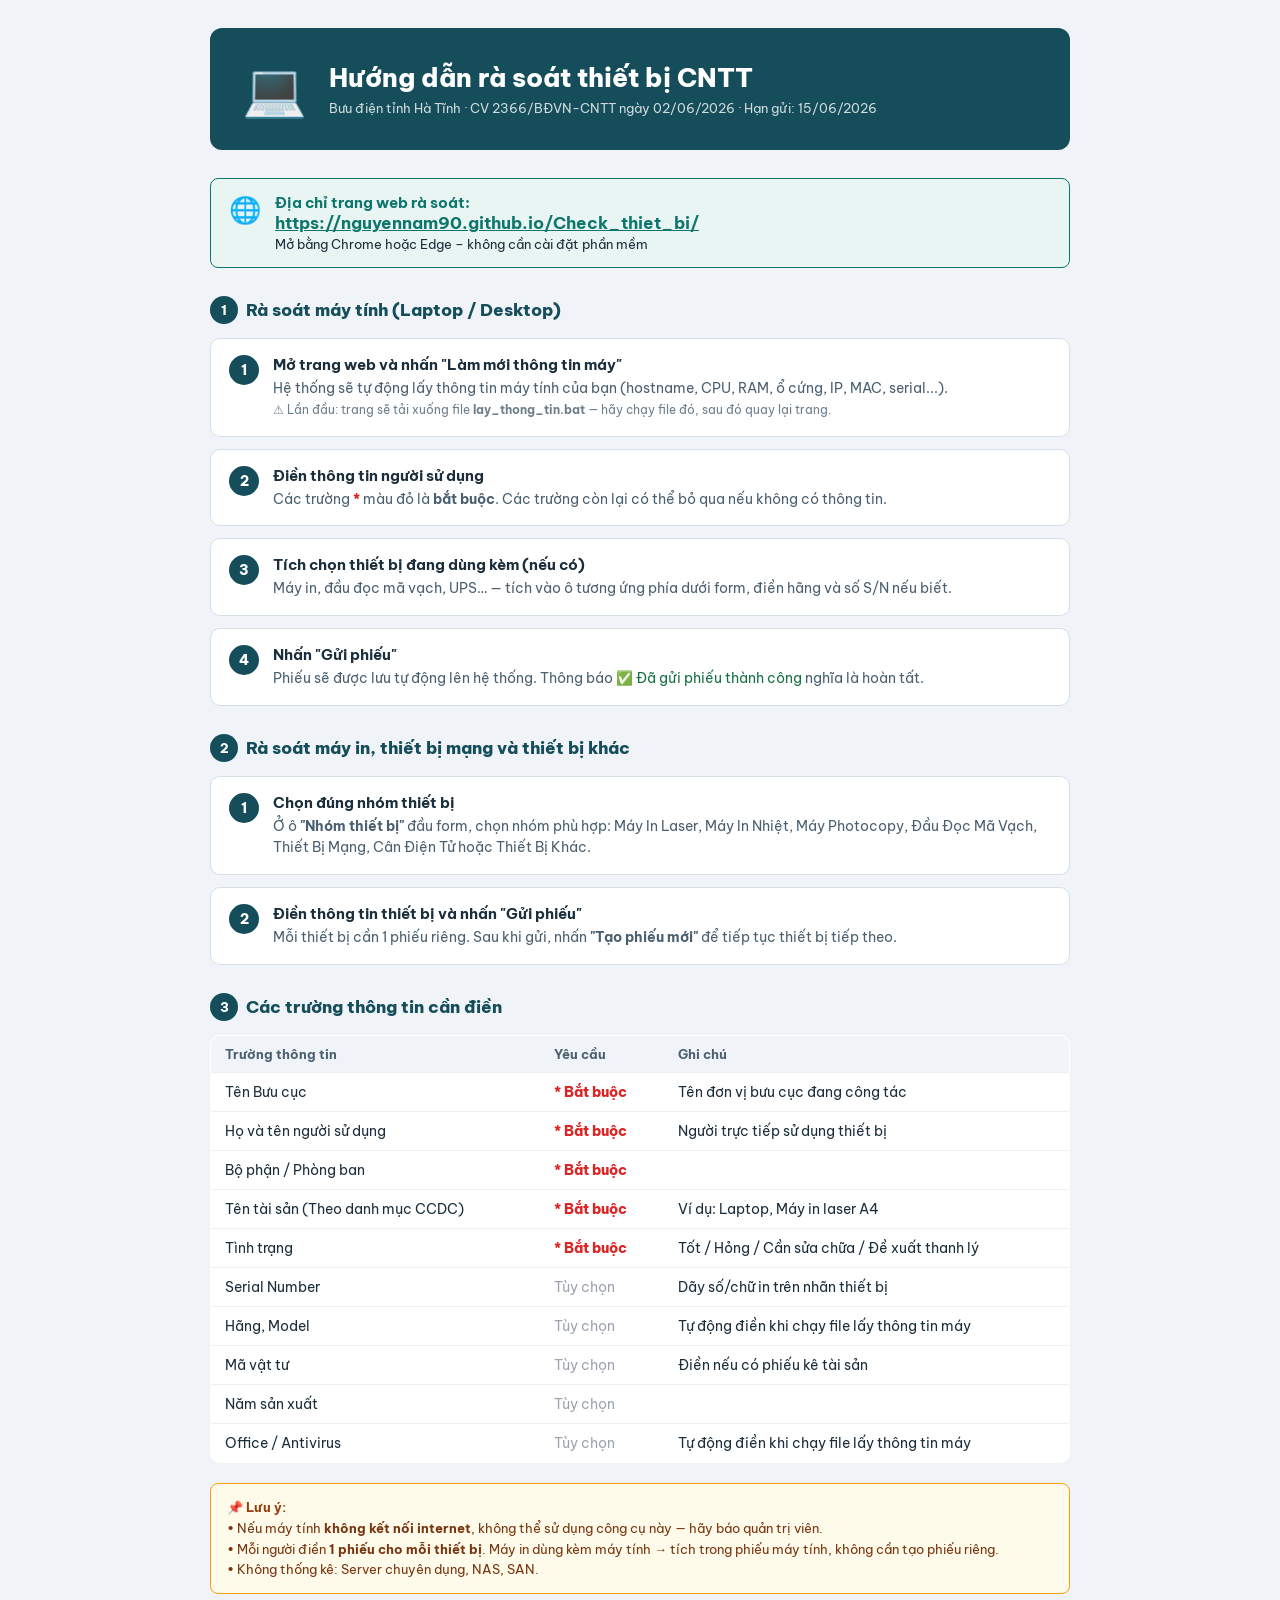
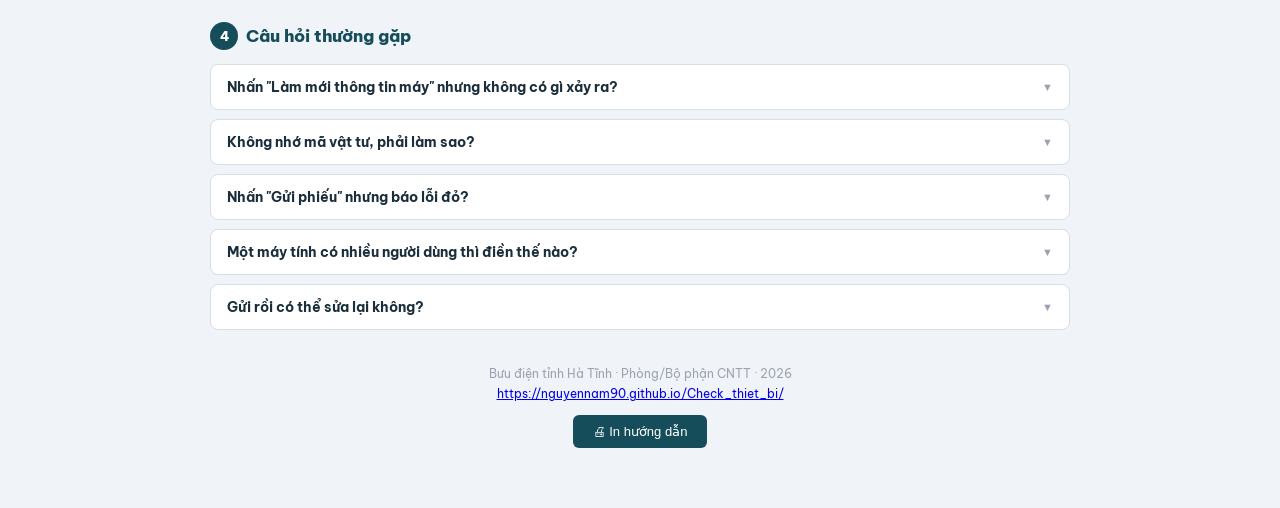
==== static/huong_dan.html @ 8ad6d0d5 "Update huong_dan.html" ====
<!DOCTYPE html>
<html lang="vi">
<head>
<meta charset="utf-8"/>
<meta name="viewport" content="width=device-width,initial-scale=1"/>
<title>Hướng dẫn rà soát thiết bị CNTT – Bưu điện tỉnh Sơn La</title>
<style>
  @import url('https://fonts.googleapis.com/css2?family=Be+Vietnam+Pro:wght@400;600;700;800&display=swap');
  *{box-sizing:border-box;margin:0;padding:0}
  body{font-family:'Be Vietnam Pro',Arial,sans-serif;background:#f0f4f8;color:#1a2e3b;font-size:15px}
  .page{max-width:900px;margin:0 auto;padding:28px 20px 60px}

  /* Header */
  .hdr{background:#154e5a;color:#fff;border-radius:12px;padding:28px 32px;margin-bottom:28px;display:flex;align-items:center;gap:22px}
  .hdr-icon{font-size:52px;flex:0 0 auto}
  .hdr h1{font-size:26px;font-weight:800;line-height:1.2}
  .hdr p{margin-top:6px;opacity:.8;font-size:13px}

  /* Alert box */
  .alert{border-radius:8px;padding:14px 18px;margin-bottom:22px;display:flex;gap:14px;align-items:flex-start}
  .alert-url{background:#e8f5f3;border:1.5px solid #0f766e}
  .alert-url .icon{font-size:26px}
  .alert-url strong{color:#0f766e;font-size:15px}
  .alert-url a{color:#0f766e;font-weight:700;font-size:17px;word-break:break-all}

  /* Steps */
  h2{font-size:17px;font-weight:800;margin:28px 0 14px;color:#154e5a;display:flex;align-items:center;gap:8px}
  h2::before{content:attr(data-n);display:inline-flex;align-items:center;justify-content:center;
    width:28px;height:28px;border-radius:50%;background:#154e5a;color:#fff;font-size:13px;flex:0 0 auto}

  .steps{display:grid;gap:12px}
  .step{background:#fff;border:1px solid #d4dfe6;border-radius:10px;padding:16px 18px;
        display:flex;align-items:flex-start;gap:14px}
  .step-num{flex:0 0 auto;width:30px;height:30px;border-radius:50%;background:#154e5a;
             color:#fff;font-weight:800;font-size:14px;display:flex;align-items:center;justify-content:center}
  .step-body strong{font-size:15px;font-weight:700;display:block;margin-bottom:4px}
  .step-body p,.step-body small{color:#4a6070;font-size:13.5px;line-height:1.55}
  .step-body small{font-size:12px;opacity:.8}

  /* Required table */
  table{width:100%;border-collapse:collapse;background:#fff;border-radius:10px;overflow:hidden;
        border:1px solid #d4dfe6;margin-top:4px}
  th{background:#f0f4f8;padding:10px 14px;text-align:left;font-size:13px;color:#4a6070}
  td{padding:10px 14px;border-top:1px solid #edf1f4;font-size:13.5px;vertical-align:top}
  .req{color:#dc2626;font-weight:800} /* bắt buộc */
  .opt{color:#9ca3af}               /* tùy chọn */

  /* Note */
  .note{background:#fffbeb;border:1.5px solid #f59e0b;border-radius:8px;padding:13px 16px;
        margin-top:20px;font-size:13px;line-height:1.6;color:#78350f}
  .note strong{color:#92400e}

  /* FAQ */
  details{background:#fff;border:1px solid #d4dfe6;border-radius:8px;margin-bottom:9px;overflow:hidden}
  summary{padding:13px 16px;font-weight:700;cursor:pointer;font-size:14px;list-style:none;
          display:flex;justify-content:space-between;align-items:center}
  summary::after{content:'▼';font-size:11px;color:#9ca3af}
  details[open] summary::after{content:'▲'}
  details p{padding:4px 16px 14px;color:#4a6070;font-size:13.5px;line-height:1.6}

  /* Footer */
  .footer{margin-top:36px;text-align:center;font-size:12px;color:#9ca3af}

  @media print{body{background:#fff}.page{padding:0}
    .hdr{border-radius:0}.no-print{display:none}}
</style>
</head>
<body>
<div class="page">

  <!-- Header -->
  <div class="hdr">
    <div class="hdr-icon">💻</div>
    <div>
      <h1>Hướng dẫn rà soát thiết bị CNTT</h1>
      <p>Bưu điện tỉnh Hà Tĩnh · CV 2366/BĐVN-CNTT ngày 02/06/2026 · Hạn gửi: 15/06/2026</p>
    </div>
  </div>

  <!-- URL Box -->
  <div class="alert alert-url">
    <div class="icon">🌐</div>
    <div>
      <strong>Địa chỉ trang web rà soát:</strong><br>
      <a href="https://nguyennam90.github.io/Check_thiet_bi/" target="_blank">
        https://nguyennam90.github.io/Check_thiet_bi/
      </a><br>
      <small>Mở bằng Chrome hoặc Edge – không cần cài đặt phần mềm</small>
    </div>
  </div>

  <!-- PHẦN 1: Máy tính -->
  <h2 data-n="1">Rà soát máy tính (Laptop / Desktop)</h2>
  <div class="steps">

    <div class="step">
      <div class="step-num">1</div>
      <div class="step-body">
        <strong>Mở trang web và nhấn "Làm mới thông tin máy"</strong>
        <p>Hệ thống sẽ tự động lấy thông tin máy tính của bạn (hostname, CPU, RAM, ổ cứng, IP, MAC, serial...).</p>
        <small>⚠ Lần đầu: trang sẽ tải xuống file <b>lay_thong_tin.bat</b> — hãy chạy file đó, sau đó quay lại trang.</small>
      </div>
    </div>

    <div class="step">
      <div class="step-num">2</div>
      <div class="step-body">
        <strong>Điền thông tin người sử dụng</strong>
        <p>Các trường <span class="req">*</span> màu đỏ là <b>bắt buộc</b>. Các trường còn lại có thể bỏ qua nếu không có thông tin.</p>
      </div>
    </div>

    <div class="step">
      <div class="step-num">3</div>
      <div class="step-body">
        <strong>Tích chọn thiết bị đang dùng kèm (nếu có)</strong>
        <p>Máy in, đầu đọc mã vạch, UPS… — tích vào ô tương ứng phía dưới form, điền hãng và số S/N nếu biết.</p>
      </div>
    </div>

    <div class="step">
      <div class="step-num">4</div>
      <div class="step-body">
        <strong>Nhấn "Gửi phiếu"</strong>
        <p>Phiếu sẽ được lưu tự động lên hệ thống. Thông báo <span style="color:#167044">✅ Đã gửi phiếu thành công</span> nghĩa là hoàn tất.</p>
      </div>
    </div>

  </div>

  <!-- PHẦN 2: Thiết bị khác -->
  <h2 data-n="2">Rà soát máy in, thiết bị mạng và thiết bị khác</h2>
  <div class="steps">

    <div class="step">
      <div class="step-num">1</div>
      <div class="step-body">
        <strong>Chọn đúng nhóm thiết bị</strong>
        <p>Ở ô <b>"Nhóm thiết bị"</b> đầu form, chọn nhóm phù hợp: Máy In Laser, Máy In Nhiệt, Máy Photocopy, Đầu Đọc Mã Vạch, Thiết Bị Mạng, Cân Điện Tử hoặc Thiết Bị Khác.</p>
      </div>
    </div>

    <div class="step">
      <div class="step-num">2</div>
      <div class="step-body">
        <strong>Điền thông tin thiết bị và nhấn "Gửi phiếu"</strong>
        <p>Mỗi thiết bị cần 1 phiếu riêng. Sau khi gửi, nhấn <b>"Tạo phiếu mới"</b> để tiếp tục thiết bị tiếp theo.</p>
      </div>
    </div>

  </div>

  <!-- Bảng trường bắt buộc -->
  <h2 data-n="3">Các trường thông tin cần điền</h2>
  <table>
    <tr><th>Trường thông tin</th><th>Yêu cầu</th><th>Ghi chú</th></tr>
    <tr><td>Tên Bưu cục</td><td><span class="req">* Bắt buộc</span></td><td>Tên đơn vị bưu cục đang công tác</td></tr>
    <tr><td>Họ và tên người sử dụng</td><td><span class="req">* Bắt buộc</span></td><td>Người trực tiếp sử dụng thiết bị</td></tr>
    <tr><td>Bộ phận / Phòng ban</td><td><span class="req">* Bắt buộc</span></td><td></td></tr>
    <tr><td>Tên tài sản (Theo danh mục CCDC)</td><td><span class="req">* Bắt buộc</span></td><td>Ví dụ: Laptop, Máy in laser A4</td></tr>
    <tr><td>Tình trạng</td><td><span class="req">* Bắt buộc</span></td><td>Tốt / Hỏng / Cần sửa chữa / Đề xuất thanh lý</td></tr>
    <tr><td>Serial Number</td><td><span class="opt">Tùy chọn</span></td><td>Dãy số/chữ in trên nhãn thiết bị</td></tr>
    <tr><td>Hãng, Model</td><td><span class="opt">Tùy chọn</span></td><td>Tự động điền khi chạy file lấy thông tin máy</td></tr>
    <tr><td>Mã vật tư</td><td><span class="opt">Tùy chọn</span></td><td>Điền nếu có phiếu kê tài sản</td></tr>
    <tr><td>Năm sản xuất</td><td><span class="opt">Tùy chọn</span></td><td></td></tr>
    <tr><td>Office / Antivirus</td><td><span class="opt">Tùy chọn</span></td><td>Tự động điền khi chạy file lấy thông tin máy</td></tr>
  </table>

  <!-- Lưu ý -->
  <div class="note">
    <strong>📌 Lưu ý:</strong><br>
    • Nếu máy tính <b>không kết nối internet</b>, không thể sử dụng công cụ này — hãy báo quản trị viên.<br>
    • Mỗi người điền <b>1 phiếu cho mỗi thiết bị</b>. Máy in dùng kèm máy tính → tích trong phiếu máy tính, không cần tạo phiếu riêng.<br>
    • Không thống kê: Server chuyên dụng, NAS, SAN.
  </div>

  <!-- FAQ -->
  <h2 data-n="4">Câu hỏi thường gặp</h2>

  <details>
    <summary>Nhấn "Làm mới thông tin máy" nhưng không có gì xảy ra?</summary>
    <p>Trang sẽ tải xuống file <b>lay_thong_tin.bat</b>. Hãy mở thư mục Downloads, chạy file đó. Nếu Windows hỏi xác nhận, chọn <b>"Run anyway"</b>. Sau khi chạy xong, quay lại trang và nhấn nút một lần nữa.</p>
  </details>

  <details>
    <summary>Không nhớ mã vật tư, phải làm sao?</summary>
    <p>Trường <b>Mã vật tư</b> <b>không bắt buộc</b>. Bạn có thể để trống và tiếp tục gửi phiếu bình thường.</p>
  </details>

  <details>
    <summary>Nhấn "Gửi phiếu" nhưng báo lỗi đỏ?</summary>
    <p>Kiểm tra lại các trường có dấu <span class="req">*</span> — đảm bảo đã điền đầy đủ. Nếu vẫn lỗi, liên hệ quản trị viên để kiểm tra token ghi dữ liệu.</p>
  </details>

  <details>
    <summary>Một máy tính có nhiều người dùng thì điền thế nào?</summary>
    <p>Chỉ điền thông tin người <b>chính</b> đang sử dụng máy hiện tại. Nếu máy dùng chung nhưng không có người phụ trách, ghi <b>"Dùng chung"</b> ở ô Họ và tên.</p>
  </details>

  <details>
    <summary>Gửi rồi có thể sửa lại không?</summary>
    <p>Liên hệ quản trị viên CNTT để được sửa phiếu đã gửi.</p>
  </details>

  <!-- Footer -->
  <div class="footer no-print">
    <p>Bưu điện tỉnh Hà Tĩnh · Phòng/Bộ phận CNTT · 2026</p>
    <p style="margin-top:5px"><a href="https://nguyennam90.github.io/Check_thiet_bi/" target="_blank">https://nguyennam90.github.io/Check_thiet_bi/</a></p>
    <button onclick="window.print()" style="margin-top:14px;padding:9px 20px;background:#154e5a;color:#fff;border:0;border-radius:6px;cursor:pointer;font-size:13px">🖨 In hướng dẫn</button>
  </div>

</div>
</body>
</html>
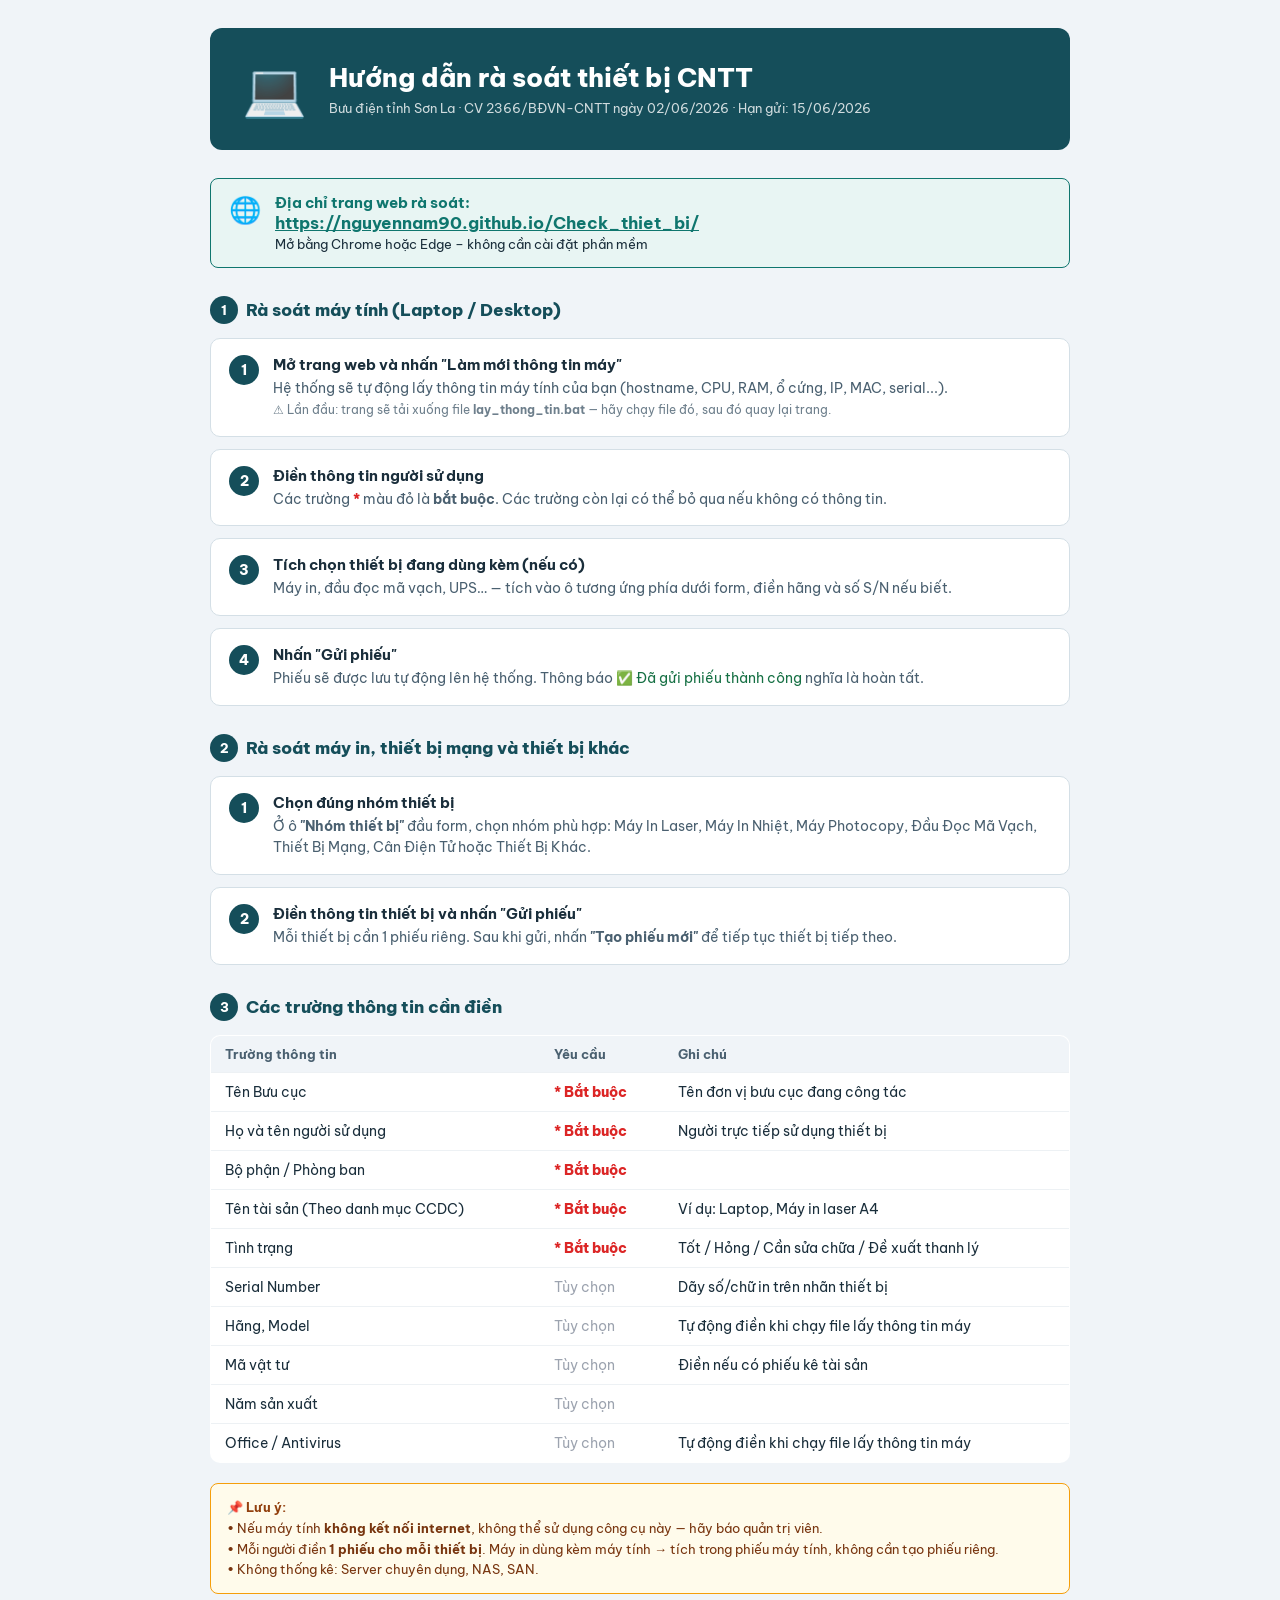
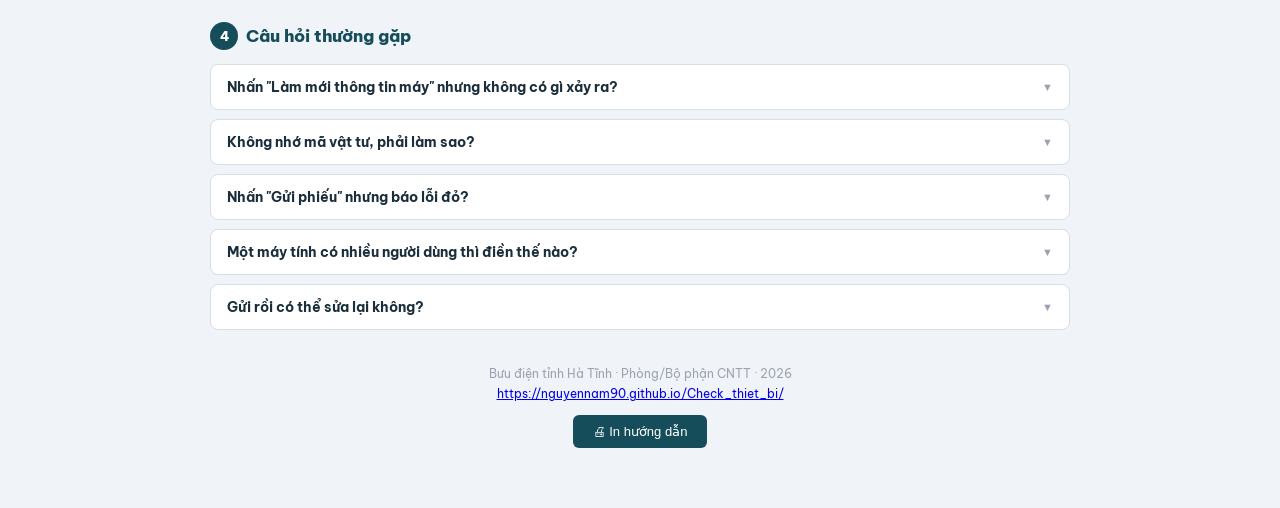
==== commit 307ef671: "Update huong_dan.html" ====
--- a/static/huong_dan.html
+++ b/static/huong_dan.html
@@ -73,7 +73,7 @@
     <div class="hdr-icon">💻</div>
     <div>
       <h1>Hướng dẫn rà soát thiết bị CNTT</h1>
-      <p>Bưu điện tỉnh Hà Tĩnh · CV 2366/BĐVN-CNTT ngày 02/06/2026 · Hạn gửi: 15/06/2026</p>
+      <p>Bưu điện tỉnh Sơn La · CV 2366/BĐVN-CNTT ngày 02/06/2026 · Hạn gửi: 15/06/2026</p>
     </div>
   </div>
 
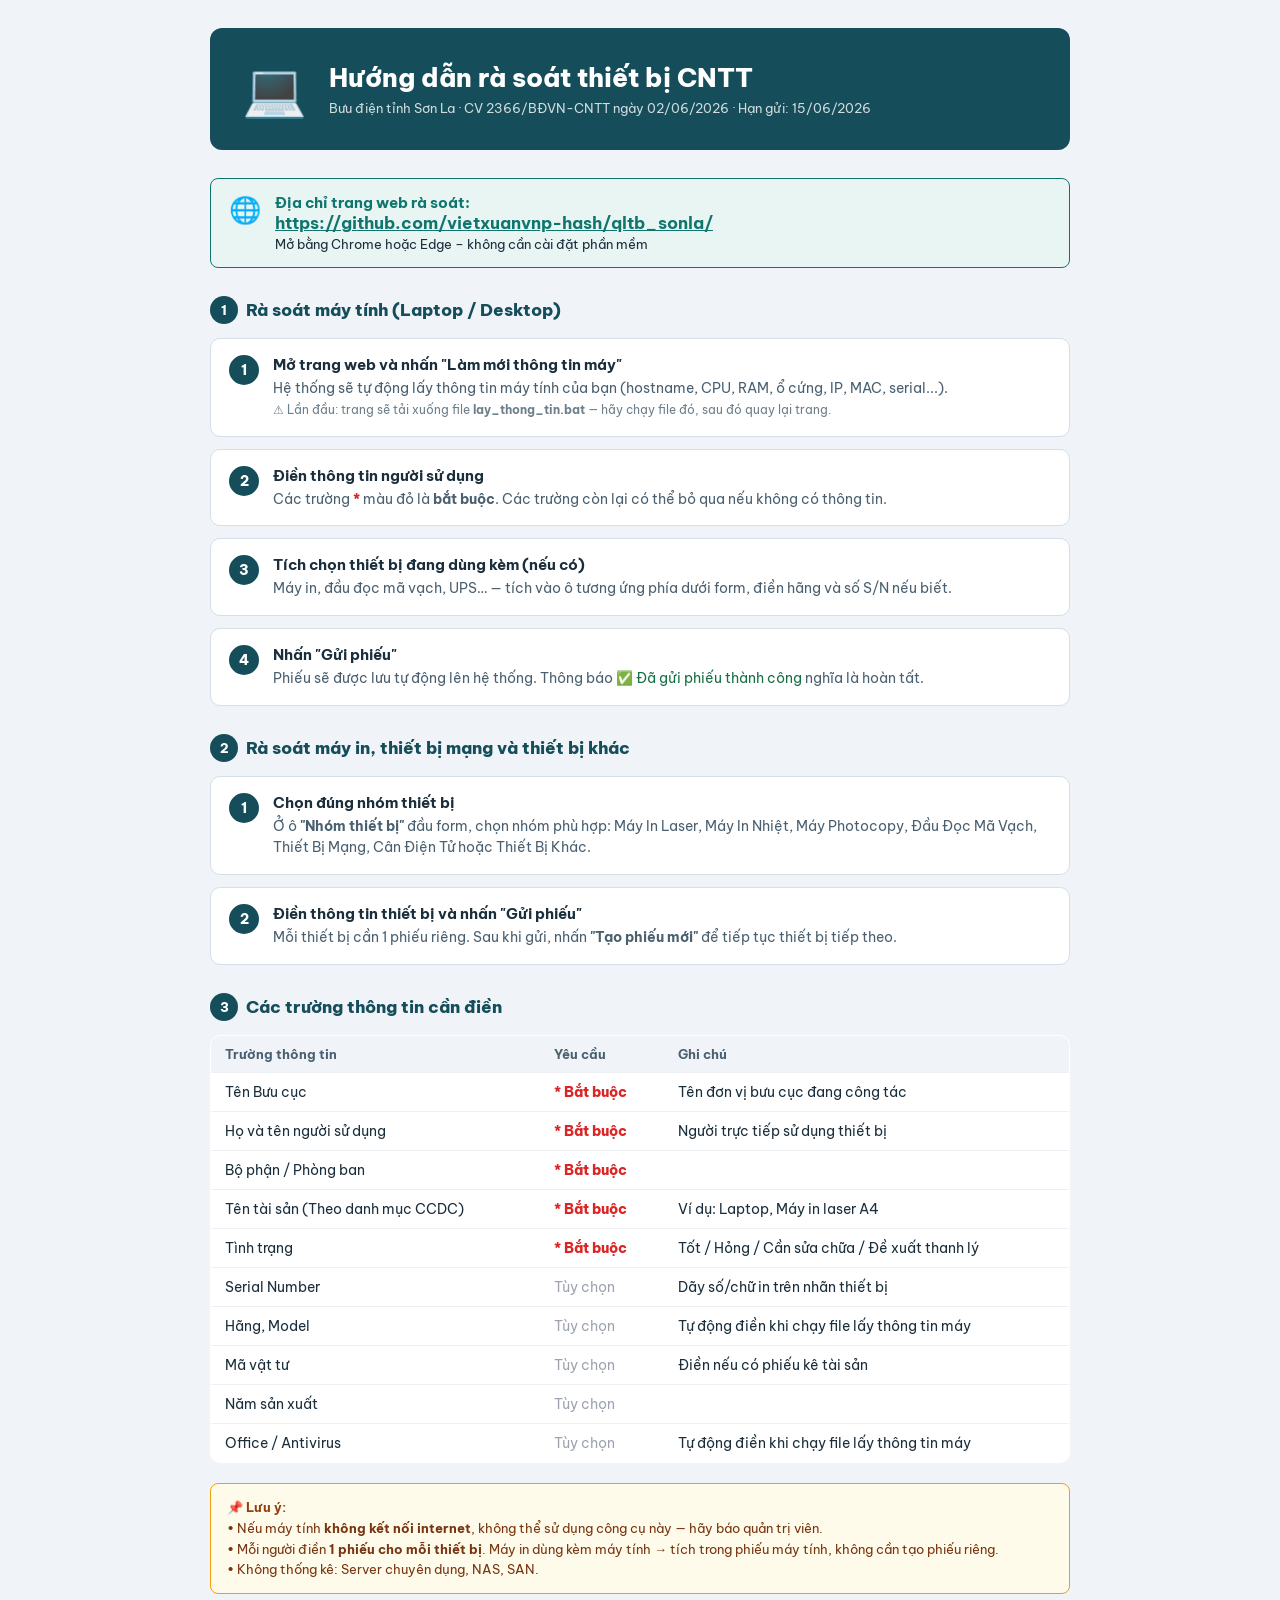
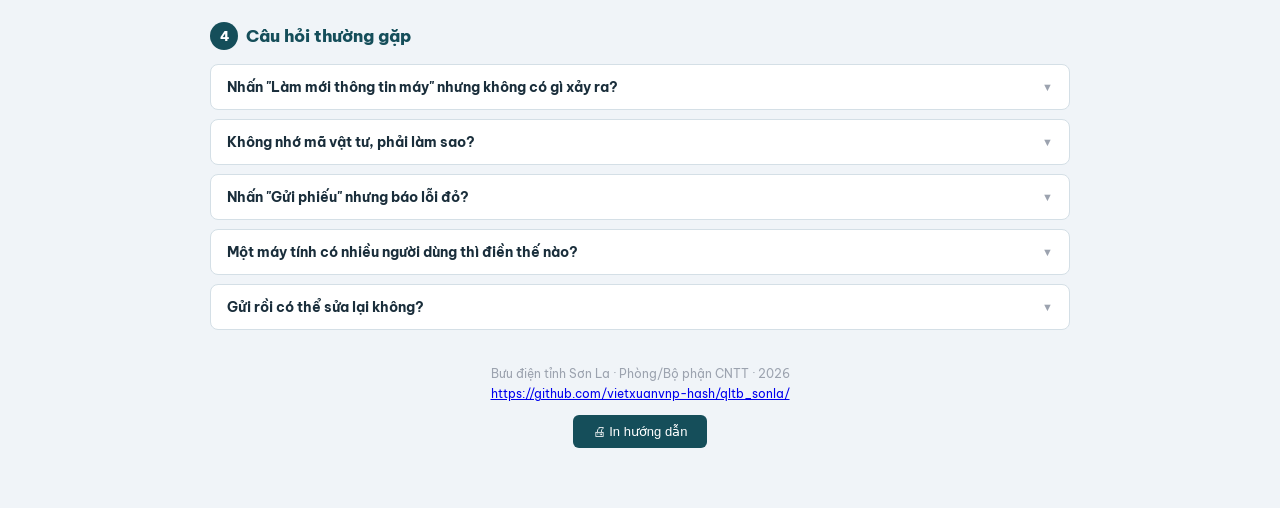
==== commit 20c7fba3: "Update huong_dan.html" ====
--- a/static/huong_dan.html
+++ b/static/huong_dan.html
@@ -82,8 +82,8 @@
     <div class="icon">🌐</div>
     <div>
       <strong>Địa chỉ trang web rà soát:</strong><br>
-      <a href="https://nguyennam90.github.io/Check_thiet_bi/" target="_blank">
-        https://nguyennam90.github.io/Check_thiet_bi/
+      <a href="https://github.com/vietxuanvnp-hash/qltb_sonla/" target="_blank">
+        https://github.com/vietxuanvnp-hash/qltb_sonla/
       </a><br>
       <small>Mở bằng Chrome hoặc Edge – không cần cài đặt phần mềm</small>
     </div>
@@ -204,8 +204,8 @@
 
   <!-- Footer -->
   <div class="footer no-print">
-    <p>Bưu điện tỉnh Hà Tĩnh · Phòng/Bộ phận CNTT · 2026</p>
-    <p style="margin-top:5px"><a href="https://nguyennam90.github.io/Check_thiet_bi/" target="_blank">https://nguyennam90.github.io/Check_thiet_bi/</a></p>
+    <p>Bưu điện tỉnh Sơn La · Phòng/Bộ phận CNTT · 2026</p>
+    <p style="margin-top:5px"><a href="https://github.com/vietxuanvnp-hash/qltb_sonla/" target="_blank">https://github.com/vietxuanvnp-hash/qltb_sonla/</a></p>
     <button onclick="window.print()" style="margin-top:14px;padding:9px 20px;background:#154e5a;color:#fff;border:0;border-radius:6px;cursor:pointer;font-size:13px">🖨 In hướng dẫn</button>
   </div>
 
